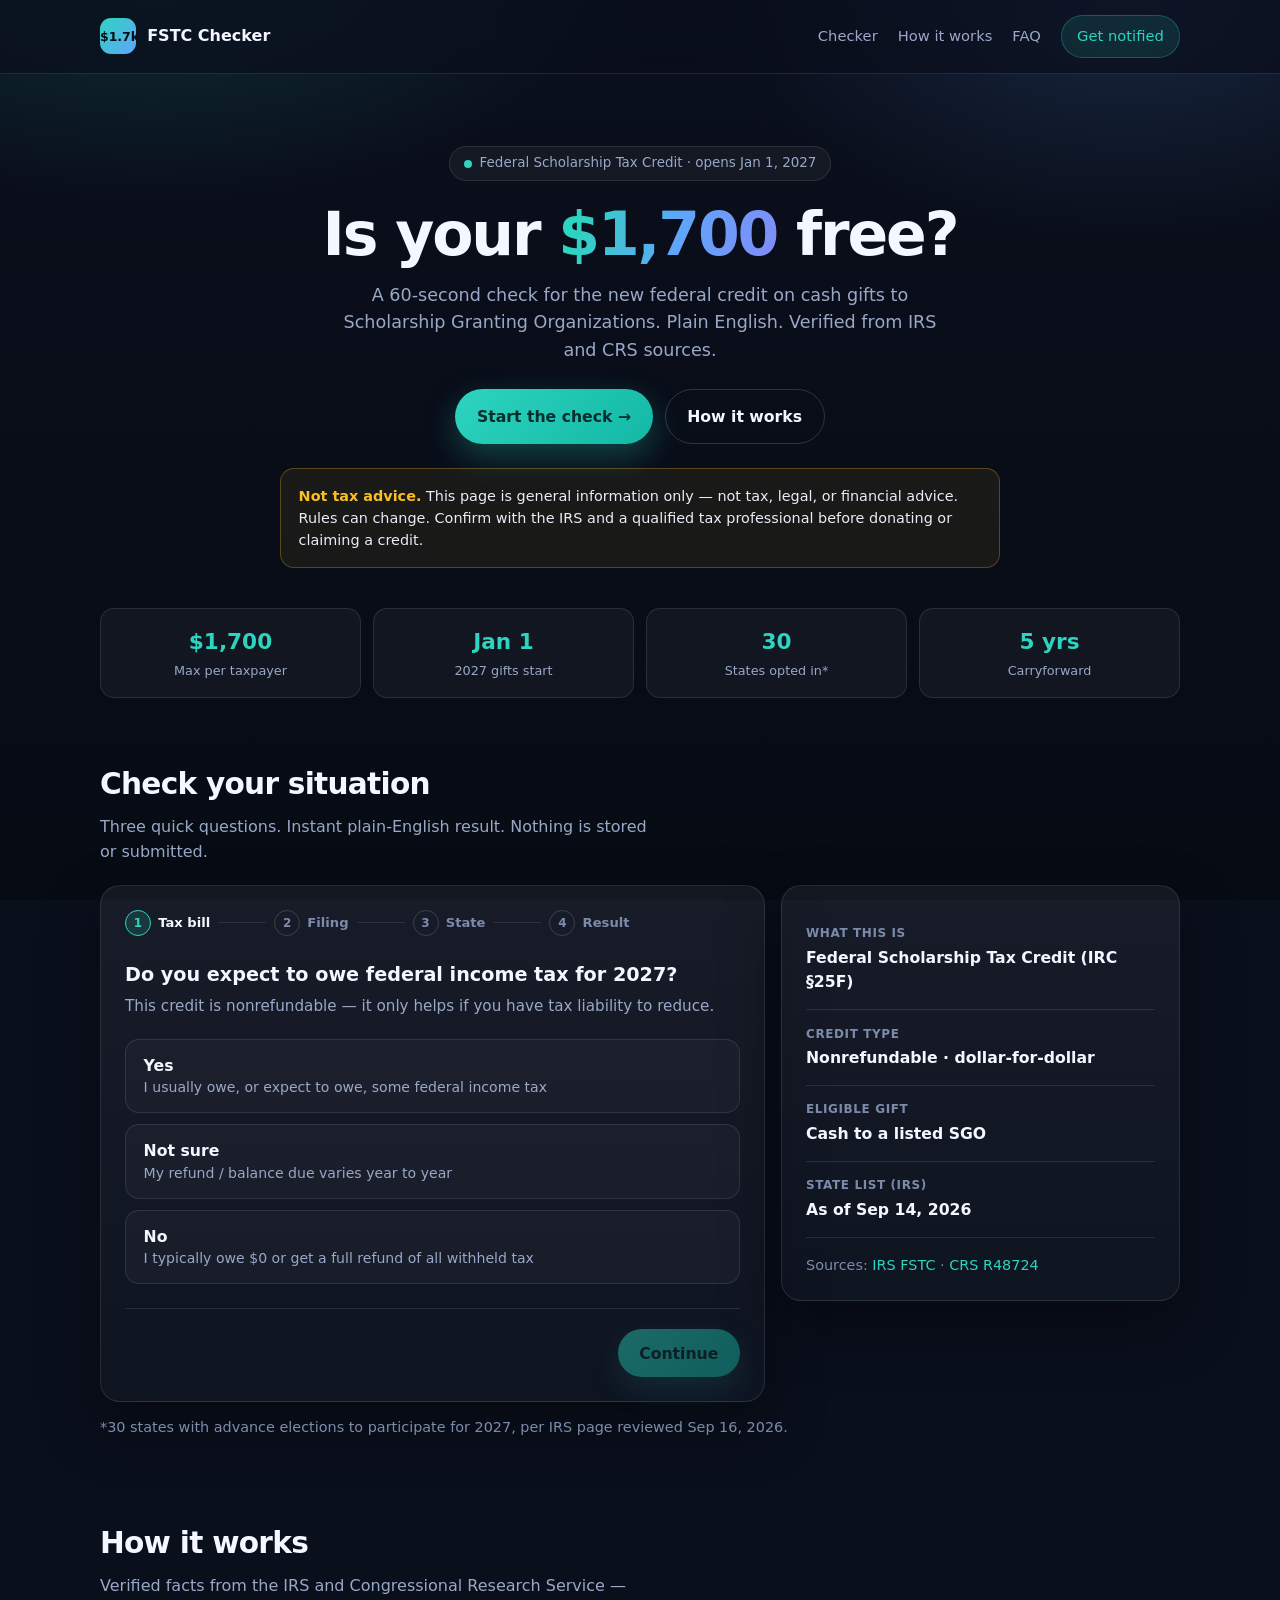
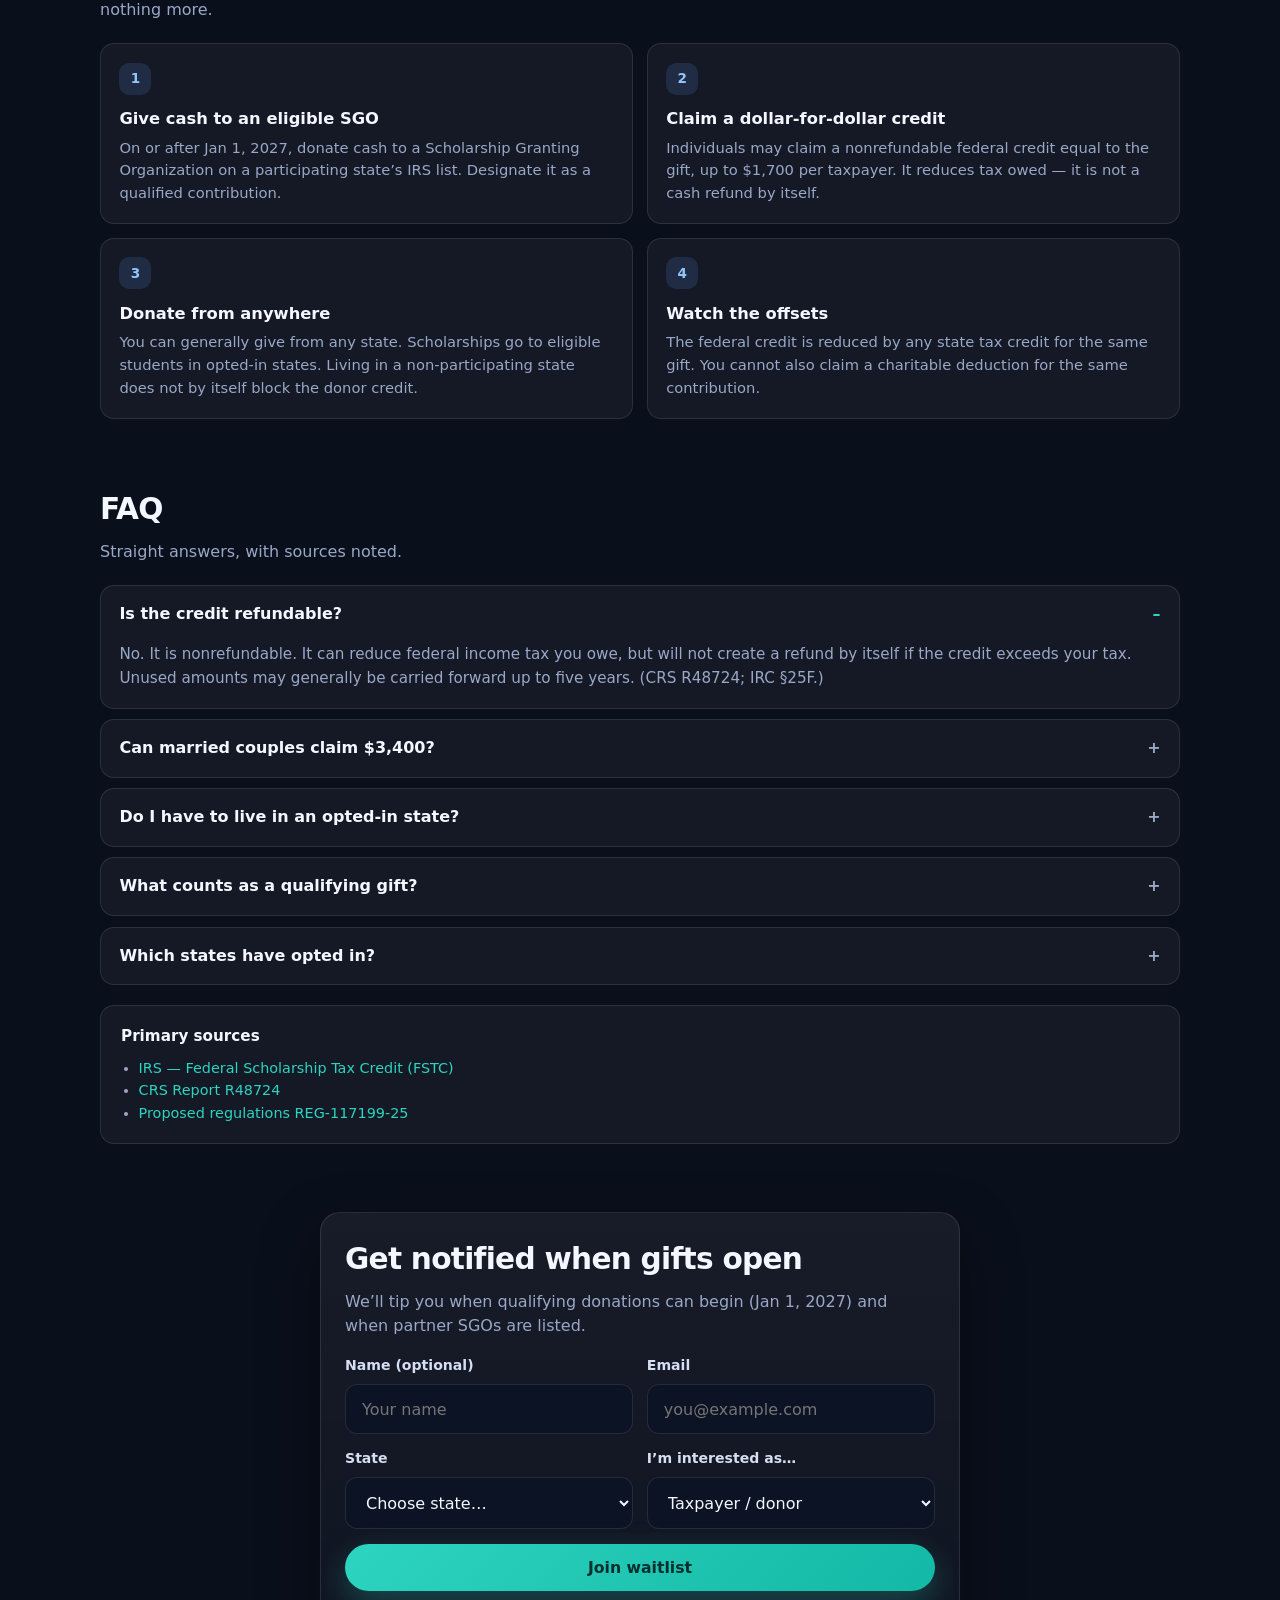
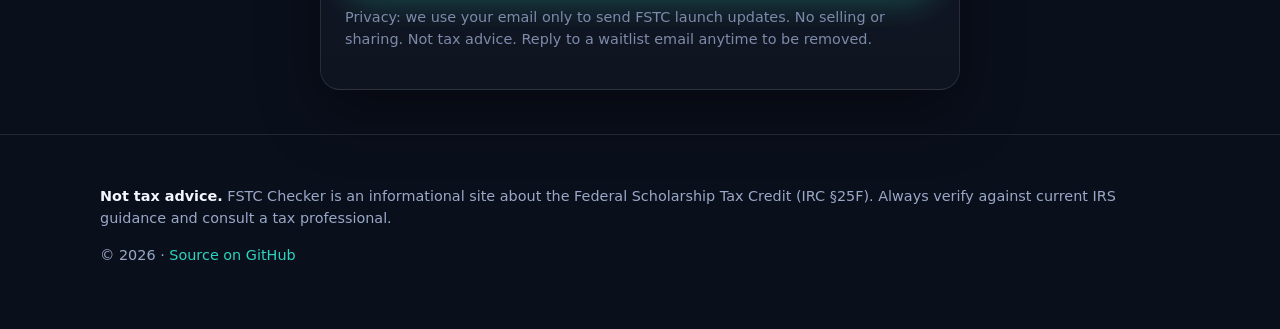
==== index.html @ 75fab14c "Deploy FSTC checker as user Pages site" ====
<!DOCTYPE html><html lang="en"><head><meta charset="UTF-8" /><meta name="viewport" content="width=device-width, initial-scale=1" /><title>Is your $1,700 free? | Federal Scholarship Tax Credit</title><meta name="description" content="Check whether the Federal Scholarship Tax Credit (IRC §25F) could apply to you. Starts Jan 1, 2027. Not tax advice." /><link rel="stylesheet" href="styles.css" /></head><body><header><div class="wrap nav"><div class="brand"><div class="logo">$1.7k</div> FSTC Checker</div><nav class="nav-links"><a class="hide-sm" href="#checker">Checker</a><a class="hide-sm" href="#how">How it works</a><a class="hide-sm" href="#faq">FAQ</a><a class="nav-cta" href="#notify">Get notified</a></nav></div></header><main><section class="hero"><div class="wrap"><div class="badge reveal"><span class="pulse"></span> Federal Scholarship Tax Credit · opens Jan 1, 2027</div><h1 class="reveal">Is your <span class="grad">$1,700</span> free?</h1><p class="lede reveal">A 60-second check for the new federal credit on cash gifts to Scholarship Granting Organizations. Plain English. Verified from IRS and CRS sources.</p><div class="cta-row reveal"><a class="btn btn-primary" href="#checker">Start the check →</a><a class="btn btn-ghost" href="#how">How it works</a></div><div class="disclaimer-banner reveal"><strong>Not tax advice.</strong> This page is general information only — not tax, legal, or financial advice. Rules can change. Confirm with the IRS and a qualified tax professional before donating or claiming a credit.</div></div></section><div class="wrap trust reveal"><div class="trust-item"><div class="n">$1,700</div><div class="l">Max per taxpayer</div></div><div class="trust-item"><div class="n">Jan 1</div><div class="l">2027 gifts start</div></div><div class="trust-item"><div class="n">30</div><div class="l">States opted in*</div></div><div class="trust-item"><div class="n">5 yrs</div><div class="l">Carryforward</div></div></div><section id="checker"><div class="wrap"><div class="section-head"><h2>Check your situation</h2><p class="section-sub">Three quick questions. Instant plain-English result. Nothing is stored or submitted.</p></div><div class="layout-checker"><div class="card checker-shell"><div class="progress" id="progress" aria-label="Progress"><div class="progress-step active" data-p="1"><span class="dot">1</span> Tax bill</div><div class="progress-line"></div><div class="progress-step" data-p="2"><span class="dot">2</span> Filing</div><div class="progress-line"></div><div class="progress-step" data-p="3"><span class="dot">3</span> State</div><div class="progress-line"></div><div class="progress-step" data-p="4"><span class="dot">4</span> Result</div></div><div class="step-panel active" data-step="1"><p class="step-title">Do you expect to owe federal income tax for 2027?</p><p class="step-help">This credit is nonrefundable — it only helps if you have tax liability to reduce.</p><div class="option-grid"><button type="button" class="option" data-key="tax" data-val="yes"><span class="opt-title">Yes</span><span class="opt-sub">I usually owe, or expect to owe, some federal income tax</span></button><button type="button" class="option" data-key="tax" data-val="maybe"><span class="opt-title">Not sure</span><span class="opt-sub">My refund / balance due varies year to year</span></button><button type="button" class="option" data-key="tax" data-val="no"><span class="opt-title">No</span><span class="opt-sub">I typically owe $0 or get a full refund of all withheld tax</span></button></div><div class="nav-btns"><span></span><button type="button" class="btn btn-primary" id="next1" disabled>Continue</button></div></div><div class="step-panel" data-step="2"><p class="step-title">How will you file?</p><p class="step-help">Filing status affects how the $1,700 cap may apply under proposed rules.</p><div class="option-grid"><button type="button" class="option" data-key="status" data-val="single"><span class="opt-title">Single / Head of household / Married filing separately</span><span class="opt-sub">Plan around the $1,700 per-taxpayer limit</span></button><button type="button" class="option" data-key="status" data-val="mfj"><span class="opt-title">Married filing jointly</span><span class="opt-sub">Proposed rules may allow up to $3,400 if each spouse gives</span></button></div><div class="nav-btns"><button type="button" class="btn btn-ghost" data-back="1">Back</button><button type="button" class="btn btn-primary" id="next2" disabled>Continue</button></div></div><div class="step-panel" data-step="3"><p class="step-title">Where do you live?</p><p class="step-help">Your state affects whether local students can receive scholarships — not whether you can donate.</p><label class="field-label" for="state">Select your state</label><select id="state"><option value="">Choose state…</option></select><div class="nav-btns"><button type="button" class="btn btn-ghost" data-back="2">Back</button><button type="button" class="btn btn-primary" id="next3" disabled>See my result</button></div></div><div class="step-panel" data-step="4"><div id="resultCard"></div><div class="nav-btns"><button type="button" class="btn btn-ghost" id="restart">Start over</button><a class="btn btn-primary" href="#notify">Get launch updates</a></div></div></div><aside class="card side-panel"><div class="mini-fact"><div class="k">What this is</div><div class="v">Federal Scholarship Tax Credit (IRC §25F)</div></div><div class="mini-fact"><div class="k">Credit type</div><div class="v">Nonrefundable · dollar-for-dollar</div></div><div class="mini-fact"><div class="k">Eligible gift</div><div class="v">Cash to a listed SGO</div></div><div class="mini-fact"><div class="k">State list (IRS)</div><div class="v">As of Sep 14, 2026</div></div><p class="muted-2" style="margin:1rem 0 0;">Sources: <a href="https://www.irs.gov/government-entities/federal-state-local-governments/federal-scholarship-tax-credit-fstc" target="_blank" rel="noopener">IRS FSTC</a> · <a href="https://www.congress.gov/crs-product/R48724" target="_blank" rel="noopener">CRS R48724</a></p></aside></div><p class="muted-2" style="margin-top:0.85rem;">*30 states with advance elections to participate for 2027, per IRS page reviewed Sep 16, 2026.</p></div></section><section id="how"><div class="wrap"><div class="section-head"><h2>How it works</h2><p class="section-sub">Verified facts from the IRS and Congressional Research Service — nothing more.</p></div><div class="steps-grid"><div class="step-card"><div class="step-num">1</div><h3>Give cash to an eligible SGO</h3><p>On or after Jan 1, 2027, donate cash to a Scholarship Granting Organization on a participating state’s IRS list. Designate it as a qualified contribution.</p></div><div class="step-card"><div class="step-num">2</div><h3>Claim a dollar-for-dollar credit</h3><p>Individuals may claim a nonrefundable federal credit equal to the gift, up to $1,700 per taxpayer. It reduces tax owed — it is not a cash refund by itself.</p></div><div class="step-card"><div class="step-num">3</div><h3>Donate from anywhere</h3><p>You can generally give from any state. Scholarships go to eligible students in opted-in states. Living in a non-participating state does not by itself block the donor credit.</p></div><div class="step-card"><div class="step-num">4</div><h3>Watch the offsets</h3><p>The federal credit is reduced by any state tax credit for the same gift. You cannot also claim a charitable deduction for the same contribution.</p></div></div></div></section><section id="faq"><div class="wrap"><div class="section-head"><h2>FAQ</h2><p class="section-sub">Straight answers, with sources noted.</p></div><div class="faq"><details open><summary>Is the credit refundable?</summary><p class="faq-body">No. It is nonrefundable. It can reduce federal income tax you owe, but will not create a refund by itself if the credit exceeds your tax. Unused amounts may generally be carried forward up to five years. (CRS R48724; IRC §25F.)</p></details><details><summary>Can married couples claim $3,400?</summary><p class="faq-body"><strong>Uncertain until final regs.</strong> The statute caps the credit at $1,700 per taxpayer. Proposed Treasury/IRS regulations (Oct 2, 2026, REG-117199-25) interpret each spouse on a joint return as having a separate $1,700 limit — up to $3,400 total — if each spouse makes up to $1,700 of qualifying contributions. Treat $3,400 as proposed, not final.</p></details><details><summary>Do I have to live in an opted-in state?</summary><p class="faq-body">No for donors. Residents of nonparticipating states may still get credits for gifts to SGOs in participating states. Families in nonparticipating states generally cannot receive these federally supported scholarships.</p></details><details><summary>What counts as a qualifying gift?</summary><p class="faq-body">Cash contributions only (not stock or other property under the enacted law). Must go to a qualifying SGO on a participating state’s list. Cannot be earmarked for a particular student.</p></details><details><summary>Which states have opted in?</summary><p class="faq-body">As of September 14, 2026, the IRS lists 30 states with advance elections for 2027: AL, AK, AR, CO, FL, GA, ID, IN, IA, KS, KY, LA, MS, MO, MT, NE, NV, NH, ND, NC, OH, OK, SC, SD, TN, TX, UT, VA, WV, WY.</p></details></div><div class="sources"><h3>Primary sources</h3><ul><li><a href="https://www.irs.gov/government-entities/federal-state-local-governments/federal-scholarship-tax-credit-fstc" target="_blank" rel="noopener">IRS — Federal Scholarship Tax Credit (FSTC)</a></li><li><a href="https://www.congress.gov/crs-product/R48724" target="_blank" rel="noopener">CRS Report R48724</a></li><li><a href="https://www.govinfo.gov/content/pkg/FR-2026-10-02/html/2026-20277.htm" target="_blank" rel="noopener">Proposed regulations REG-117199-25</a></li></ul></div></div></section><section id="notify"><div class="wrap"><div class="card" style="max-width:640px; margin:0 auto;"><h2>Get notified when gifts open</h2><p class="muted" style="margin-top:0.35rem;">We’ll tip you when qualifying donations can begin (Jan 1, 2027) and when partner SGOs are listed.</p><form id="notifyForm" action="https://formsubmit.co/ajax/mr.ace8019@gmail.com" method="POST" style="margin-top:1rem;"><input type="hidden" name="_subject" value="FSTC Waitlist signup" /><input type="hidden" name="_template" value="table" /><input type="hidden" name="_captcha" value="false" /><input type="hidden" name="source" value="is-your-1700-free" /><input type="text" name="_honey" style="display:none" tabindex="-1" autocomplete="off" /><div class="two-up"><div class="field"><label class="field-label" for="name">Name (optional)</label><input id="name" name="name" type="text" placeholder="Your name" autocomplete="name" /></div><div class="field"><label class="field-label" for="email">Email</label><input id="email" name="email" type="email" placeholder="you@example.com" autocomplete="email" required /></div></div><div class="two-up"><div class="field"><label class="field-label" for="stateWaitlist">State</label><select id="stateWaitlist" name="state" required><option value="">Choose state…</option></select></div><div class="field"><label class="field-label" for="interest">I’m interested as…</label><select id="interest" name="interest" required><option value="Taxpayer / donor">Taxpayer / donor</option><option value="Parent / family">Parent / family</option><option value="School or church campaign lead">School or church campaign lead</option><option value="Just curious">Just curious</option></select></div></div><button class="btn btn-primary" id="notifyBtn" type="submit" style="width:100%;">Join waitlist</button><p id="notifyMsg" class="muted" style="margin-top:0.75rem; display:none;"></p><p class="muted-2" style="margin-top:0.9rem;">Privacy: we use your email only to send FSTC launch updates. No selling or sharing. Not tax advice. Reply to a waitlist email anytime to be removed.</p></form></div></div></section></main><footer><div class="wrap"><p><strong style="color:var(--text);">Not tax advice.</strong> FSTC Checker is an informational site about the Federal Scholarship Tax Credit (IRC §25F). Always verify against current IRS guidance and consult a tax professional.</p><p style="margin-top:0.55rem;">© 2026 · <a href="https://github.com/KOBE813/is-your-1700-free">Source on GitHub</a></p></div></footer><script src="app.js"></script></body></html>
---- styles.css ----
:root{--ink:#0a0f1c;--panel:rgba(255,255,255,0.045);--line:rgba(255,255,255,0.10);--line-strong:rgba(255,255,255,0.16);--text:#f4f7ff;--muted:#9aa8c7;--muted-2:#7d8bab;--teal:#2dd4bf;--teal-2:#14b8a6;--blue:#60a5fa;--violet:#818cf8;--good:#34d399;--warn:#fbbf24;--bad:#fb7185;--shadow:0 24px 60px rgba(0,0,0,0.40);--radius:20px;--radius-sm:14px;--max:1080px;--font:Inter,ui-sans-serif,system-ui,-apple-system,BlinkMacSystemFont,"Segoe UI",Roboto,"Helvetica Neue",Arial,sans-serif;--ease:cubic-bezier(0.22,1,0.36,1);} *{box-sizing:border-box;} html{scroll-behavior:smooth;} body{margin:0;font-family:var(--font);color:var(--text);background:var(--ink);line-height:1.55;-webkit-font-smoothing:antialiased;overflow-x:hidden;} body::before{content:"";position:fixed;inset:0;pointer-events:none;z-index:-2;background:radial-gradient(900px 500px at 12% -8%,rgba(45,212,191,0.18),transparent 55%),radial-gradient(800px 480px at 88% 0%,rgba(96,165,250,0.16),transparent 50%),linear-gradient(180deg,#0a0f1c,#070b14);} a{color:var(--teal);text-decoration:none;} a:hover{color:#5eead4;} .wrap{width:min(var(--max),calc(100% - 2rem));margin:0 auto;} header{position:sticky;top:0;z-index:50;backdrop-filter:blur(16px);background:rgba(10,15,28,0.72);border-bottom:1px solid var(--line);} .nav{display:flex;align-items:center;justify-content:space-between;padding:0.95rem 0;gap:1rem;} .brand{display:flex;align-items:center;gap:0.7rem;font-weight:700;} .logo{width:36px;height:36px;border-radius:11px;background:linear-gradient(135deg,var(--teal),var(--blue));display:grid;place-items:center;color:#041018;font-weight:800;font-size:0.78rem;} .nav-links{display:flex;gap:1.25rem;align-items:center;} .nav-links a{color:var(--muted);font-size:0.92rem;font-weight:500;} .nav-cta{padding:0.55rem 0.95rem !important;border-radius:999px;background:rgba(45,212,191,0.12);border:1px solid rgba(45,212,191,0.28);color:var(--teal) !important;} .hero{padding:4.5rem 0 2.5rem;text-align:center;} .badge{display:inline-flex;align-items:center;gap:0.5rem;padding:0.4rem 0.85rem;border-radius:999px;border:1px solid var(--line);background:var(--panel);color:var(--muted);font-size:0.84rem;font-weight:500;margin-bottom:1.35rem;} .pulse{width:8px;height:8px;border-radius:50%;background:var(--teal);box-shadow:0 0 0 0 rgba(45,212,191,0.6);animation:pulse 2s infinite;} @keyframes pulse{0%{box-shadow:0 0 0 0 rgba(45,212,191,0.55);} 70%{box-shadow:0 0 0 10px rgba(45,212,191,0);} 100%{box-shadow:0 0 0 0 rgba(45,212,191,0);}} h1{font-size:clamp(2.35rem,5.5vw,3.75rem);line-height:1.05;letter-spacing:-0.035em;margin:0 0 1rem;font-weight:800;} h1 .grad{background:linear-gradient(105deg,var(--teal) 10%,var(--blue) 55%,var(--violet));-webkit-background-clip:text;background-clip:text;color:transparent;} .lede{max-width:620px;margin:0 auto 1.6rem;color:var(--muted);font-size:1.1rem;} .cta-row{display:flex;justify-content:center;gap:0.75rem;flex-wrap:wrap;margin-bottom:1.5rem;} .btn{appearance:none;border:0;cursor:pointer;border-radius:999px;padding:0.9rem 1.35rem;font-weight:700;font-size:0.98rem;display:inline-flex;align-items:center;justify-content:center;gap:0.45rem;transition:transform .2s var(--ease),box-shadow .2s var(--ease);text-decoration:none;font-family:inherit;} .btn:hover{transform:translateY(-2px);text-decoration:none;} .btn-primary{background:linear-gradient(135deg,var(--teal),var(--teal-2));color:#042f2e;box-shadow:0 12px 32px rgba(45,212,191,0.28);} .btn-primary:hover{color:#042f2e;} .btn-ghost{background:transparent;color:var(--text);border:1px solid var(--line-strong);} .btn:disabled{opacity:0.45;cursor:not-allowed;transform:none !important;} .disclaimer-banner{max-width:720px;margin:0 auto;text-align:left;font-size:0.9rem;color:#e8edf8;background:rgba(251,191,36,0.07);border:1px solid rgba(251,191,36,0.28);border-radius:var(--radius-sm);padding:0.95rem 1.1rem;} .disclaimer-banner strong{color:var(--warn);} .trust{display:grid;grid-template-columns:repeat(4,1fr);gap:0.75rem;padding:0 0 2.5rem;} .trust-item{text-align:center;padding:1rem 0.75rem;border:1px solid var(--line);border-radius:var(--radius-sm);background:var(--panel);} .trust-item .n{font-size:1.35rem;font-weight:800;color:var(--teal);} .trust-item .l{font-size:0.8rem;color:var(--muted);margin-top:0.2rem;} section{padding:1.5rem 0 2.75rem;} .section-head{margin-bottom:1.25rem;} h2{margin:0 0 0.45rem;font-size:clamp(1.45rem,3vw,1.85rem);letter-spacing:-0.025em;font-weight:800;} .section-sub{margin:0;color:var(--muted);max-width:560px;} .card{background:linear-gradient(180deg,rgba(255,255,255,0.055),rgba(255,255,255,0.025));border:1px solid var(--line);border-radius:var(--radius);box-shadow:var(--shadow);padding:1.5rem;} .muted{color:var(--muted);} .muted-2{color:var(--muted-2);font-size:0.9rem;} .progress{display:flex;align-items:center;gap:0.5rem;margin-bottom:1.5rem;flex-wrap:wrap;} .progress-step{display:flex;align-items:center;gap:0.45rem;font-size:0.82rem;font-weight:600;color:var(--muted-2);} .progress-step .dot{width:26px;height:26px;border-radius:50%;border:1.5px solid var(--line-strong);display:grid;place-items:center;font-size:0.75rem;} .progress-step.active{color:var(--text);} .progress-step.active .dot{background:rgba(45,212,191,0.15);border-color:var(--teal);color:var(--teal);} .progress-step.done{color:var(--good);} .progress-step.done .dot{background:rgba(52,211,153,0.15);border-color:var(--good);color:var(--good);} .progress-line{flex:1;min-width:20px;height:1px;background:var(--line);max-width:48px;} .step-panel{display:none;opacity:1;} .step-panel.active{display:block;opacity:1;} .reveal{opacity:1;transform:none;} @keyframes riseIn{from{transform:translateY(10px);} to{transform:translateY(0);}} @media (prefers-reduced-motion:no-preference){html.motion-ready .reveal.is-visible{animation:riseIn 0.5s var(--ease) both;}} .step-title{font-size:1.2rem;font-weight:700;margin:0 0 0.35rem;} .step-help{margin:0 0 1.25rem;color:var(--muted);font-size:0.95rem;} .option-grid{display:grid;gap:0.7rem;} .option{appearance:none;width:100%;text-align:left;background:rgba(255,255,255,0.03);border:1.5px solid var(--line);border-radius:var(--radius-sm);padding:1rem 1.1rem;color:var(--text);cursor:pointer;font-family:inherit;font-size:0.98rem;} .option:hover{border-color:rgba(45,212,191,0.35);background:rgba(45,212,191,0.05);} .option.selected{border-color:var(--teal);background:rgba(45,212,191,0.10);box-shadow:0 0 0 3px rgba(45,212,191,0.12);} .option .opt-title{font-weight:700;display:block;margin-bottom:0.15rem;} .option .opt-sub{color:var(--muted);font-size:0.88rem;} label.field-label{display:block;font-size:0.88rem;font-weight:600;color:#d5def2;margin-bottom:0.45rem;} select,input[type="email"],input[type="text"]{width:100%;border-radius:12px;border:1.5px solid var(--line);background:#0c1324;color:var(--text);padding:0.9rem 1rem;font-size:1rem;outline:none;font-family:inherit;} select:focus,input:focus{border-color:rgba(45,212,191,0.55);box-shadow:0 0 0 3px rgba(45,212,191,0.14);} .nav-btns{display:flex;justify-content:space-between;gap:0.75rem;margin-top:1.5rem;padding-top:1.25rem;border-top:1px solid var(--line);} .result-card{border-radius:18px;padding:1.35rem 1.4rem;border:1px solid var(--line);margin-top:0.25rem;opacity:1 !important;color:var(--text);} .result-card.good{background:linear-gradient(160deg,rgba(52,211,153,0.12),rgba(52,211,153,0.04));border-color:rgba(52,211,153,0.35);} .result-card.warn{background:linear-gradient(160deg,rgba(251,191,36,0.12),rgba(251,191,36,0.04));border-color:rgba(251,191,36,0.35);} .result-card.bad{background:linear-gradient(160deg,rgba(251,113,133,0.12),rgba(251,113,133,0.04));border-color:rgba(251,113,133,0.35);} .result-kicker{font-size:0.78rem;font-weight:700;letter-spacing:0.06em;text-transform:uppercase;margin-bottom:0.4rem;opacity:1;} .result-card.good .result-kicker{color:var(--good);} .result-card.warn .result-kicker{color:var(--warn);} .result-card.bad .result-kicker{color:var(--bad);} .result-title{font-size:1.35rem;font-weight:800;margin:0 0 0.65rem;opacity:1 !important;color:#fff;} .result-body{color:#f8fafc;font-size:0.98rem;opacity:1 !important;} .result-body p{opacity:1 !important;color:#f1f5f9;margin:0 0 0.7rem;} .result-body strong{color:#fff;} .result-chips{display:flex;flex-wrap:wrap;gap:0.45rem;margin:0.9rem 0 0.4rem;} .chip{font-size:0.78rem;font-weight:600;padding:0.35rem 0.65rem;border-radius:999px;background:rgba(255,255,255,0.06);border:1px solid var(--line);color:var(--muted);} .chip.on{color:var(--teal);border-color:rgba(45,212,191,0.3);background:rgba(45,212,191,0.1);} .chip.off{color:var(--muted-2);} .steps-grid{display:grid;grid-template-columns:repeat(2,1fr);gap:0.85rem;margin-top:1rem;} .step-card{padding:1.15rem;border-radius:var(--radius-sm);border:1px solid var(--line);background:var(--panel);} .step-num{width:32px;height:32px;border-radius:10px;background:rgba(96,165,250,0.14);color:#93c5fd;display:grid;place-items:center;font-weight:800;font-size:0.85rem;margin-bottom:0.7rem;} .step-card h3{margin:0 0 0.35rem;font-size:1.02rem;} .step-card p{margin:0;color:var(--muted);font-size:0.92rem;} .faq details{border:1px solid var(--line);border-radius:var(--radius-sm);background:var(--panel);margin-bottom:0.65rem;overflow:hidden;} .faq summary{cursor:pointer;font-weight:700;list-style:none;padding:1rem 1.15rem;display:flex;justify-content:space-between;gap:1rem;} .faq summary::-webkit-details-marker{display:none;} .faq summary::after{content:"+";color:var(--muted);} .faq details[open] summary::after{content:"–";color:var(--teal);} .faq .faq-body{padding:0 1.15rem 1.1rem;color:var(--muted);margin:0;font-size:0.95rem;} .sources{margin-top:1.25rem;padding:1.15rem 1.25rem;border-radius:var(--radius-sm);border:1px solid var(--line);background:var(--panel);font-size:0.9rem;color:var(--muted);} .sources h3{margin:0 0 0.55rem;font-size:0.95rem;color:var(--text);} .sources ul{margin:0;padding-left:1.1rem;} .field{margin-bottom:0.9rem;} .two-up{display:grid;grid-template-columns:1fr 1fr;gap:0.85rem;} footer{border-top:1px solid var(--line);padding:2.25rem 0 3rem;color:var(--muted);font-size:0.9rem;} .layout-checker{display:grid;grid-template-columns:1.25fr 0.75fr;gap:1rem;align-items:start;} .side-panel{position:sticky;top:5.5rem;} .side-panel .mini-fact{padding:0.9rem 0;border-bottom:1px solid var(--line);} .side-panel .mini-fact:last-child{border-bottom:0;padding-bottom:0;} .side-panel .mini-fact .k{font-size:0.75rem;text-transform:uppercase;letter-spacing:0.05em;color:var(--muted-2);font-weight:600;} .side-panel .mini-fact .v{font-weight:700;margin-top:0.2rem;font-size:0.98rem;} @media (max-width:860px){.layout-checker{grid-template-columns:1fr;} .side-panel{position:static;} .trust{grid-template-columns:repeat(2,1fr);} .steps-grid{grid-template-columns:1fr;} .nav-links .hide-sm{display:none;} .two-up{grid-template-columns:1fr;} .hero{padding-top:3.25rem;}} @media (prefers-reduced-motion:reduce){*,*::before,*::after{animation:none !important;transition:none !important;} .reveal,.result-card,.step-panel{opacity:1 !important;transform:none !important;} .pulse{animation:none !important;}}
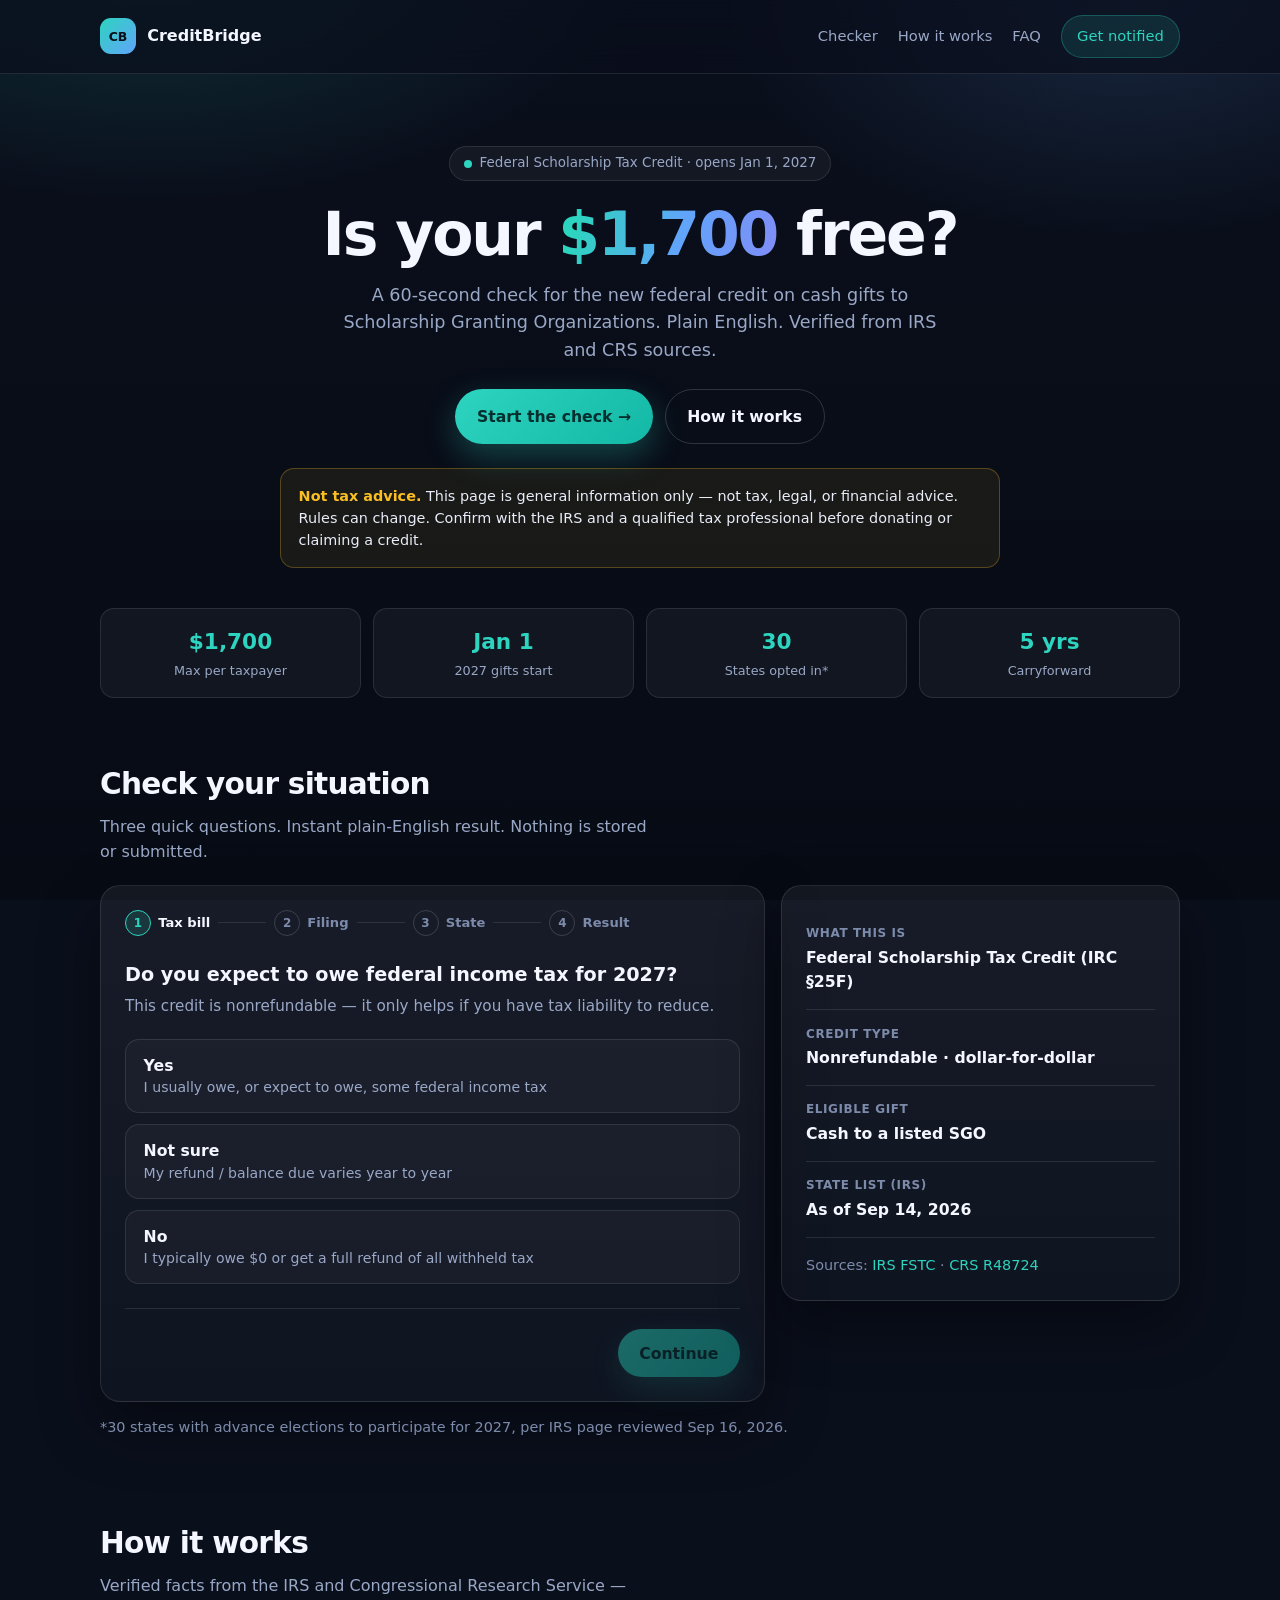
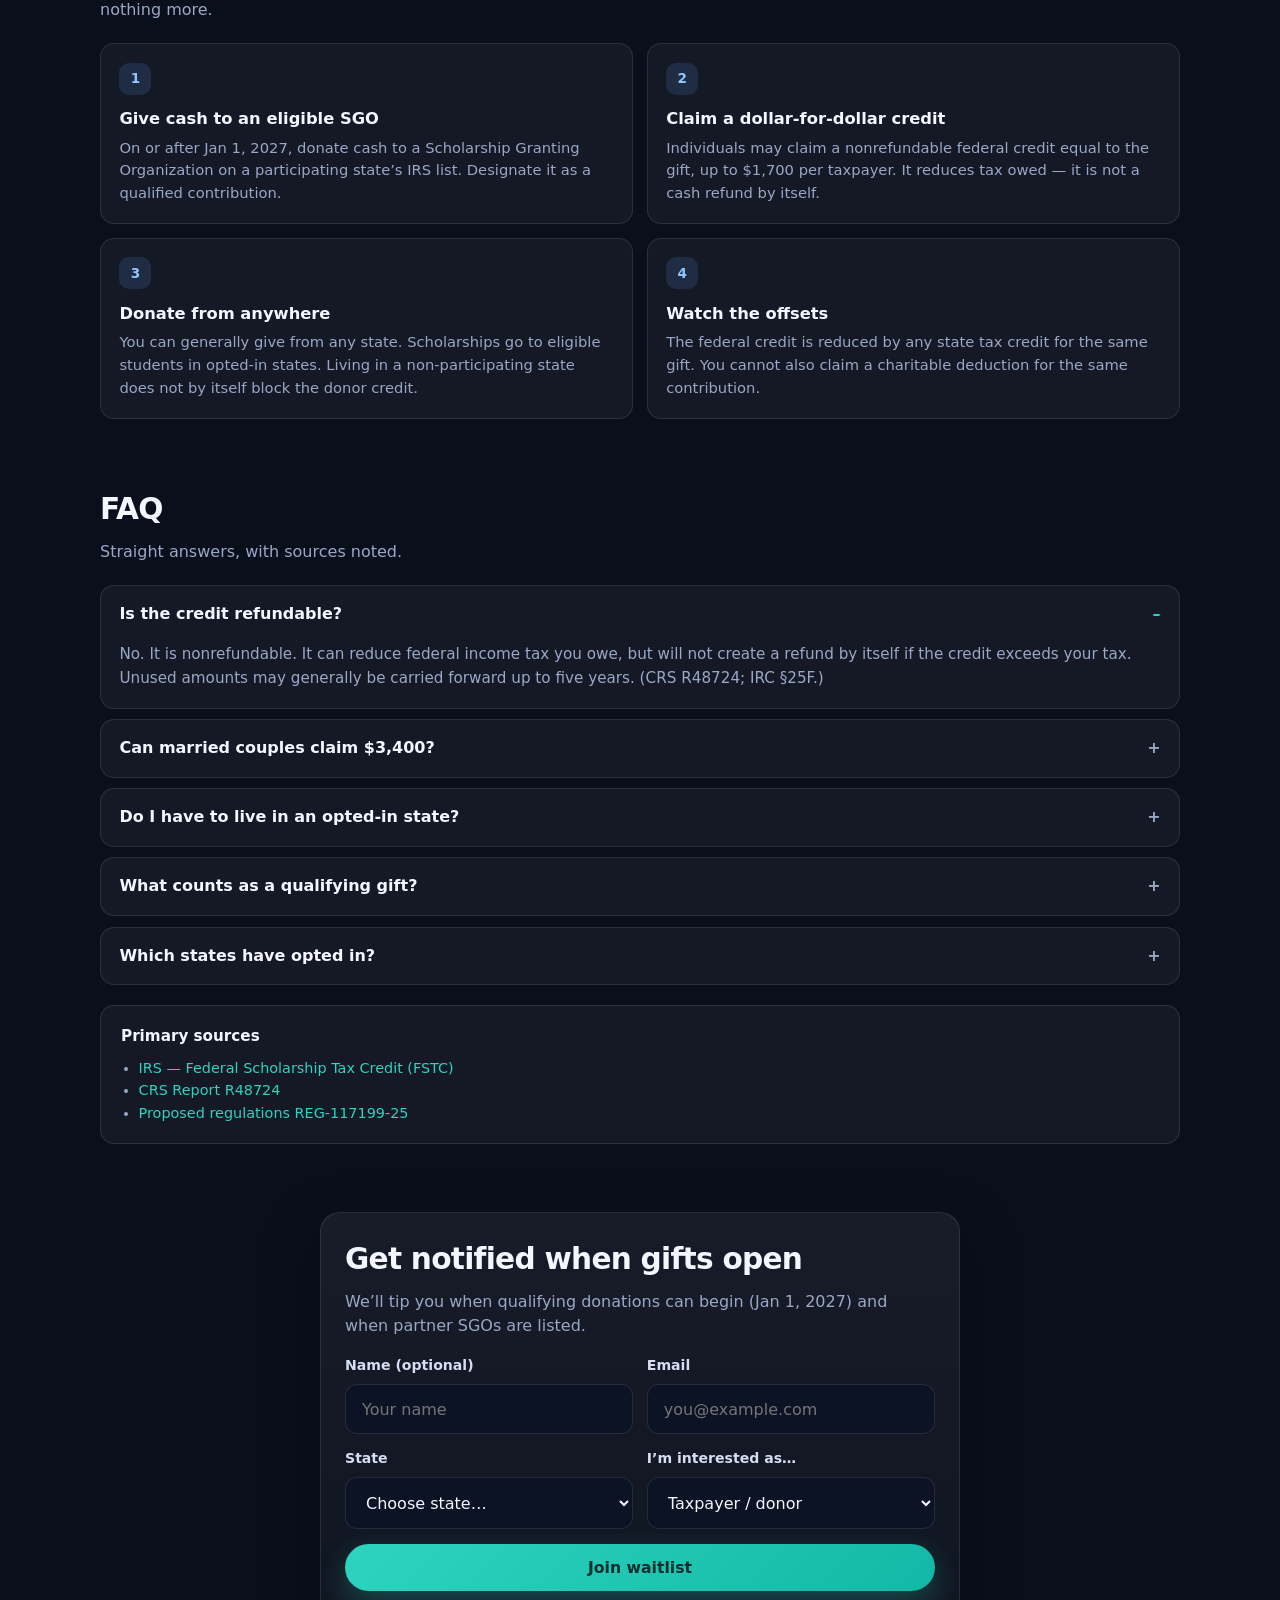
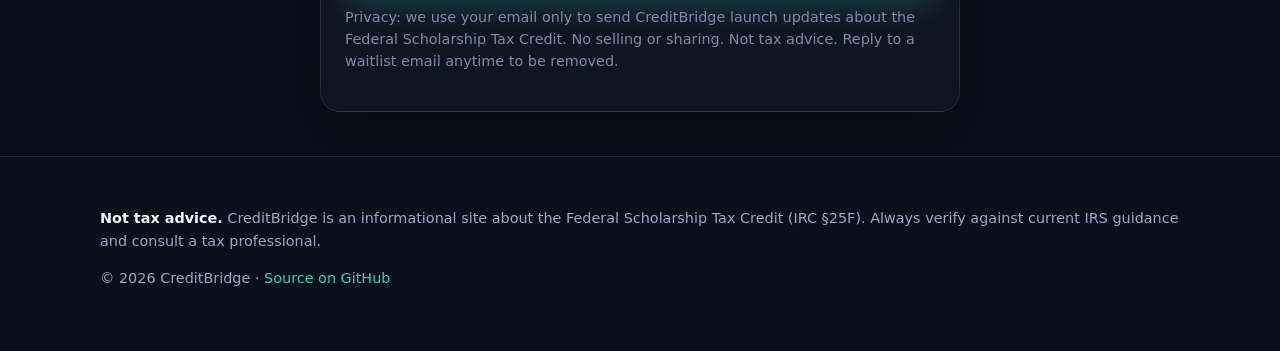
==== commit 33ca6403: "Rebrand site to CreditBridge" ====
--- a/index.html
+++ b/index.html
@@ -1 +1 @@
-<!DOCTYPE html><html lang="en"><head><meta charset="UTF-8" /><meta name="viewport" content="width=device-width, initial-scale=1" /><title>Is your $1,700 free? | Federal Scholarship Tax Credit</title><meta name="description" content="Check whether the Federal Scholarship Tax Credit (IRC §25F) could apply to you. Starts Jan 1, 2027. Not tax advice." /><link rel="stylesheet" href="styles.css" /></head><body><header><div class="wrap nav"><div class="brand"><div class="logo">$1.7k</div> FSTC Checker</div><nav class="nav-links"><a class="hide-sm" href="#checker">Checker</a><a class="hide-sm" href="#how">How it works</a><a class="hide-sm" href="#faq">FAQ</a><a class="nav-cta" href="#notify">Get notified</a></nav></div></header><main><section class="hero"><div class="wrap"><div class="badge reveal"><span class="pulse"></span> Federal Scholarship Tax Credit · opens Jan 1, 2027</div><h1 class="reveal">Is your <span class="grad">$1,700</span> free?</h1><p class="lede reveal">A 60-second check for the new federal credit on cash gifts to Scholarship Granting Organizations. Plain English. Verified from IRS and CRS sources.</p><div class="cta-row reveal"><a class="btn btn-primary" href="#checker">Start the check →</a><a class="btn btn-ghost" href="#how">How it works</a></div><div class="disclaimer-banner reveal"><strong>Not tax advice.</strong> This page is general information only — not tax, legal, or financial advice. Rules can change. Confirm with the IRS and a qualified tax professional before donating or claiming a credit.</div></div></section><div class="wrap trust reveal"><div class="trust-item"><div class="n">$1,700</div><div class="l">Max per taxpayer</div></div><div class="trust-item"><div class="n">Jan 1</div><div class="l">2027 gifts start</div></div><div class="trust-item"><div class="n">30</div><div class="l">States opted in*</div></div><div class="trust-item"><div class="n">5 yrs</div><div class="l">Carryforward</div></div></div><section id="checker"><div class="wrap"><div class="section-head"><h2>Check your situation</h2><p class="section-sub">Three quick questions. Instant plain-English result. Nothing is stored or submitted.</p></div><div class="layout-checker"><div class="card checker-shell"><div class="progress" id="progress" aria-label="Progress"><div class="progress-step active" data-p="1"><span class="dot">1</span> Tax bill</div><div class="progress-line"></div><div class="progress-step" data-p="2"><span class="dot">2</span> Filing</div><div class="progress-line"></div><div class="progress-step" data-p="3"><span class="dot">3</span> State</div><div class="progress-line"></div><div class="progress-step" data-p="4"><span class="dot">4</span> Result</div></div><div class="step-panel active" data-step="1"><p class="step-title">Do you expect to owe federal income tax for 2027?</p><p class="step-help">This credit is nonrefundable — it only helps if you have tax liability to reduce.</p><div class="option-grid"><button type="button" class="option" data-key="tax" data-val="yes"><span class="opt-title">Yes</span><span class="opt-sub">I usually owe, or expect to owe, some federal income tax</span></button><button type="button" class="option" data-key="tax" data-val="maybe"><span class="opt-title">Not sure</span><span class="opt-sub">My refund / balance due varies year to year</span></button><button type="button" class="option" data-key="tax" data-val="no"><span class="opt-title">No</span><span class="opt-sub">I typically owe $0 or get a full refund of all withheld tax</span></button></div><div class="nav-btns"><span></span><button type="button" class="btn btn-primary" id="next1" disabled>Continue</button></div></div><div class="step-panel" data-step="2"><p class="step-title">How will you file?</p><p class="step-help">Filing status affects how the $1,700 cap may apply under proposed rules.</p><div class="option-grid"><button type="button" class="option" data-key="status" data-val="single"><span class="opt-title">Single / Head of household / Married filing separately</span><span class="opt-sub">Plan around the $1,700 per-taxpayer limit</span></button><button type="button" class="option" data-key="status" data-val="mfj"><span class="opt-title">Married filing jointly</span><span class="opt-sub">Proposed rules may allow up to $3,400 if each spouse gives</span></button></div><div class="nav-btns"><button type="button" class="btn btn-ghost" data-back="1">Back</button><button type="button" class="btn btn-primary" id="next2" disabled>Continue</button></div></div><div class="step-panel" data-step="3"><p class="step-title">Where do you live?</p><p class="step-help">Your state affects whether local students can receive scholarships — not whether you can donate.</p><label class="field-label" for="state">Select your state</label><select id="state"><option value="">Choose state…</option></select><div class="nav-btns"><button type="button" class="btn btn-ghost" data-back="2">Back</button><button type="button" class="btn btn-primary" id="next3" disabled>See my result</button></div></div><div class="step-panel" data-step="4"><div id="resultCard"></div><div class="nav-btns"><button type="button" class="btn btn-ghost" id="restart">Start over</button><a class="btn btn-primary" href="#notify">Get launch updates</a></div></div></div><aside class="card side-panel"><div class="mini-fact"><div class="k">What this is</div><div class="v">Federal Scholarship Tax Credit (IRC §25F)</div></div><div class="mini-fact"><div class="k">Credit type</div><div class="v">Nonrefundable · dollar-for-dollar</div></div><div class="mini-fact"><div class="k">Eligible gift</div><div class="v">Cash to a listed SGO</div></div><div class="mini-fact"><div class="k">State list (IRS)</div><div class="v">As of Sep 14, 2026</div></div><p class="muted-2" style="margin:1rem 0 0;">Sources: <a href="https://www.irs.gov/government-entities/federal-state-local-governments/federal-scholarship-tax-credit-fstc" target="_blank" rel="noopener">IRS FSTC</a> · <a href="https://www.congress.gov/crs-product/R48724" target="_blank" rel="noopener">CRS R48724</a></p></aside></div><p class="muted-2" style="margin-top:0.85rem;">*30 states with advance elections to participate for 2027, per IRS page reviewed Sep 16, 2026.</p></div></section><section id="how"><div class="wrap"><div class="section-head"><h2>How it works</h2><p class="section-sub">Verified facts from the IRS and Congressional Research Service — nothing more.</p></div><div class="steps-grid"><div class="step-card"><div class="step-num">1</div><h3>Give cash to an eligible SGO</h3><p>On or after Jan 1, 2027, donate cash to a Scholarship Granting Organization on a participating state’s IRS list. Designate it as a qualified contribution.</p></div><div class="step-card"><div class="step-num">2</div><h3>Claim a dollar-for-dollar credit</h3><p>Individuals may claim a nonrefundable federal credit equal to the gift, up to $1,700 per taxpayer. It reduces tax owed — it is not a cash refund by itself.</p></div><div class="step-card"><div class="step-num">3</div><h3>Donate from anywhere</h3><p>You can generally give from any state. Scholarships go to eligible students in opted-in states. Living in a non-participating state does not by itself block the donor credit.</p></div><div class="step-card"><div class="step-num">4</div><h3>Watch the offsets</h3><p>The federal credit is reduced by any state tax credit for the same gift. You cannot also claim a charitable deduction for the same contribution.</p></div></div></div></section><section id="faq"><div class="wrap"><div class="section-head"><h2>FAQ</h2><p class="section-sub">Straight answers, with sources noted.</p></div><div class="faq"><details open><summary>Is the credit refundable?</summary><p class="faq-body">No. It is nonrefundable. It can reduce federal income tax you owe, but will not create a refund by itself if the credit exceeds your tax. Unused amounts may generally be carried forward up to five years. (CRS R48724; IRC §25F.)</p></details><details><summary>Can married couples claim $3,400?</summary><p class="faq-body"><strong>Uncertain until final regs.</strong> The statute caps the credit at $1,700 per taxpayer. Proposed Treasury/IRS regulations (Oct 2, 2026, REG-117199-25) interpret each spouse on a joint return as having a separate $1,700 limit — up to $3,400 total — if each spouse makes up to $1,700 of qualifying contributions. Treat $3,400 as proposed, not final.</p></details><details><summary>Do I have to live in an opted-in state?</summary><p class="faq-body">No for donors. Residents of nonparticipating states may still get credits for gifts to SGOs in participating states. Families in nonparticipating states generally cannot receive these federally supported scholarships.</p></details><details><summary>What counts as a qualifying gift?</summary><p class="faq-body">Cash contributions only (not stock or other property under the enacted law). Must go to a qualifying SGO on a participating state’s list. Cannot be earmarked for a particular student.</p></details><details><summary>Which states have opted in?</summary><p class="faq-body">As of September 14, 2026, the IRS lists 30 states with advance elections for 2027: AL, AK, AR, CO, FL, GA, ID, IN, IA, KS, KY, LA, MS, MO, MT, NE, NV, NH, ND, NC, OH, OK, SC, SD, TN, TX, UT, VA, WV, WY.</p></details></div><div class="sources"><h3>Primary sources</h3><ul><li><a href="https://www.irs.gov/government-entities/federal-state-local-governments/federal-scholarship-tax-credit-fstc" target="_blank" rel="noopener">IRS — Federal Scholarship Tax Credit (FSTC)</a></li><li><a href="https://www.congress.gov/crs-product/R48724" target="_blank" rel="noopener">CRS Report R48724</a></li><li><a href="https://www.govinfo.gov/content/pkg/FR-2026-10-02/html/2026-20277.htm" target="_blank" rel="noopener">Proposed regulations REG-117199-25</a></li></ul></div></div></section><section id="notify"><div class="wrap"><div class="card" style="max-width:640px; margin:0 auto;"><h2>Get notified when gifts open</h2><p class="muted" style="margin-top:0.35rem;">We’ll tip you when qualifying donations can begin (Jan 1, 2027) and when partner SGOs are listed.</p><form id="notifyForm" action="https://formsubmit.co/ajax/mr.ace8019@gmail.com" method="POST" style="margin-top:1rem;"><input type="hidden" name="_subject" value="FSTC Waitlist signup" /><input type="hidden" name="_template" value="table" /><input type="hidden" name="_captcha" value="false" /><input type="hidden" name="source" value="is-your-1700-free" /><input type="text" name="_honey" style="display:none" tabindex="-1" autocomplete="off" /><div class="two-up"><div class="field"><label class="field-label" for="name">Name (optional)</label><input id="name" name="name" type="text" placeholder="Your name" autocomplete="name" /></div><div class="field"><label class="field-label" for="email">Email</label><input id="email" name="email" type="email" placeholder="you@example.com" autocomplete="email" required /></div></div><div class="two-up"><div class="field"><label class="field-label" for="stateWaitlist">State</label><select id="stateWaitlist" name="state" required><option value="">Choose state…</option></select></div><div class="field"><label class="field-label" for="interest">I’m interested as…</label><select id="interest" name="interest" required><option value="Taxpayer / donor">Taxpayer / donor</option><option value="Parent / family">Parent / family</option><option value="School or church campaign lead">School or church campaign lead</option><option value="Just curious">Just curious</option></select></div></div><button class="btn btn-primary" id="notifyBtn" type="submit" style="width:100%;">Join waitlist</button><p id="notifyMsg" class="muted" style="margin-top:0.75rem; display:none;"></p><p class="muted-2" style="margin-top:0.9rem;">Privacy: we use your email only to send FSTC launch updates. No selling or sharing. Not tax advice. Reply to a waitlist email anytime to be removed.</p></form></div></div></section></main><footer><div class="wrap"><p><strong style="color:var(--text);">Not tax advice.</strong> FSTC Checker is an informational site about the Federal Scholarship Tax Credit (IRC §25F). Always verify against current IRS guidance and consult a tax professional.</p><p style="margin-top:0.55rem;">© 2026 · <a href="https://github.com/KOBE813/is-your-1700-free">Source on GitHub</a></p></div></footer><script src="app.js"></script></body></html>
+<!DOCTYPE html><html lang="en"><head><meta charset="UTF-8" /><meta name="viewport" content="width=device-width, initial-scale=1" /><title>CreditBridge — Is your $1,700 free? | Federal Scholarship Tax Credit checker</title><meta name="description" content="CreditBridge: check whether the Federal Scholarship Tax Credit (IRC §25F) could apply to you. Starts Jan 1, 2027. Not tax advice." /><meta name="application-name" content="CreditBridge" /><meta property="og:site_name" content="CreditBridge" /><meta property="og:type" content="website" /><meta property="og:url" content="https://kobe813.github.io/" /><meta property="og:title" content="CreditBridge — Is your $1,700 free?" /><meta property="og:description" content="A 60-second check for the Federal Scholarship Tax Credit (IRC §25F). Starts Jan 1, 2027. Not tax advice." /><meta name="twitter:card" content="summary" /><meta name="twitter:title" content="CreditBridge — Is your $1,700 free?" /><meta name="twitter:description" content="A 60-second check for the Federal Scholarship Tax Credit (IRC §25F). Not tax advice." /><link rel="stylesheet" href="styles.css" /></head><body><header><div class="wrap nav"><a class="brand" href="#" aria-label="CreditBridge home" style="color:inherit;"><div class="logo">CB</div> CreditBridge</a><nav class="nav-links"><a class="hide-sm" href="#checker">Checker</a><a class="hide-sm" href="#how">How it works</a><a class="hide-sm" href="#faq">FAQ</a><a class="nav-cta" href="#notify">Get notified</a></nav></div></header><main><section class="hero"><div class="wrap"><div class="badge reveal"><span class="pulse"></span> Federal Scholarship Tax Credit · opens Jan 1, 2027</div><h1 class="reveal">Is your <span class="grad">$1,700</span> free?</h1><p class="lede reveal">A 60-second check for the new federal credit on cash gifts to Scholarship Granting Organizations. Plain English. Verified from IRS and CRS sources.</p><div class="cta-row reveal"><a class="btn btn-primary" href="#checker">Start the check →</a><a class="btn btn-ghost" href="#how">How it works</a></div><div class="disclaimer-banner reveal"><strong>Not tax advice.</strong> This page is general information only — not tax, legal, or financial advice. Rules can change. Confirm with the IRS and a qualified tax professional before donating or claiming a credit.</div></div></section><div class="wrap trust reveal"><div class="trust-item"><div class="n">$1,700</div><div class="l">Max per taxpayer</div></div><div class="trust-item"><div class="n">Jan 1</div><div class="l">2027 gifts start</div></div><div class="trust-item"><div class="n">30</div><div class="l">States opted in*</div></div><div class="trust-item"><div class="n">5 yrs</div><div class="l">Carryforward</div></div></div><section id="checker"><div class="wrap"><div class="section-head"><h2>Check your situation</h2><p class="section-sub">Three quick questions. Instant plain-English result. Nothing is stored or submitted.</p></div><div class="layout-checker"><div class="card checker-shell"><div class="progress" id="progress" aria-label="Progress"><div class="progress-step active" data-p="1"><span class="dot">1</span> Tax bill</div><div class="progress-line"></div><div class="progress-step" data-p="2"><span class="dot">2</span> Filing</div><div class="progress-line"></div><div class="progress-step" data-p="3"><span class="dot">3</span> State</div><div class="progress-line"></div><div class="progress-step" data-p="4"><span class="dot">4</span> Result</div></div><div class="step-panel active" data-step="1"><p class="step-title">Do you expect to owe federal income tax for 2027?</p><p class="step-help">This credit is nonrefundable — it only helps if you have tax liability to reduce.</p><div class="option-grid"><button type="button" class="option" data-key="tax" data-val="yes"><span class="opt-title">Yes</span><span class="opt-sub">I usually owe, or expect to owe, some federal income tax</span></button><button type="button" class="option" data-key="tax" data-val="maybe"><span class="opt-title">Not sure</span><span class="opt-sub">My refund / balance due varies year to year</span></button><button type="button" class="option" data-key="tax" data-val="no"><span class="opt-title">No</span><span class="opt-sub">I typically owe $0 or get a full refund of all withheld tax</span></button></div><div class="nav-btns"><span></span><button type="button" class="btn btn-primary" id="next1" disabled>Continue</button></div></div><div class="step-panel" data-step="2"><p class="step-title">How will you file?</p><p class="step-help">Filing status affects how the $1,700 cap may apply under proposed rules.</p><div class="option-grid"><button type="button" class="option" data-key="status" data-val="single"><span class="opt-title">Single / Head of household / Married filing separately</span><span class="opt-sub">Plan around the $1,700 per-taxpayer limit</span></button><button type="button" class="option" data-key="status" data-val="mfj"><span class="opt-title">Married filing jointly</span><span class="opt-sub">Proposed rules may allow up to $3,400 if each spouse gives</span></button></div><div class="nav-btns"><button type="button" class="btn btn-ghost" data-back="1">Back</button><button type="button" class="btn btn-primary" id="next2" disabled>Continue</button></div></div><div class="step-panel" data-step="3"><p class="step-title">Where do you live?</p><p class="step-help">Your state affects whether local students can receive scholarships — not whether you can donate.</p><label class="field-label" for="state">Select your state</label><select id="state"><option value="">Choose state…</option></select><div class="nav-btns"><button type="button" class="btn btn-ghost" data-back="2">Back</button><button type="button" class="btn btn-primary" id="next3" disabled>See my result</button></div></div><div class="step-panel" data-step="4"><div id="resultCard"></div><div class="nav-btns"><button type="button" class="btn btn-ghost" id="restart">Start over</button><a class="btn btn-primary" href="#notify">Get launch updates</a></div></div></div><aside class="card side-panel"><div class="mini-fact"><div class="k">What this is</div><div class="v">Federal Scholarship Tax Credit (IRC §25F)</div></div><div class="mini-fact"><div class="k">Credit type</div><div class="v">Nonrefundable · dollar-for-dollar</div></div><div class="mini-fact"><div class="k">Eligible gift</div><div class="v">Cash to a listed SGO</div></div><div class="mini-fact"><div class="k">State list (IRS)</div><div class="v">As of Sep 14, 2026</div></div><p class="muted-2" style="margin:1rem 0 0;">Sources: <a href="https://www.irs.gov/government-entities/federal-state-local-governments/federal-scholarship-tax-credit-fstc" target="_blank" rel="noopener">IRS FSTC</a> · <a href="https://www.congress.gov/crs-product/R48724" target="_blank" rel="noopener">CRS R48724</a></p></aside></div><p class="muted-2" style="margin-top:0.85rem;">*30 states with advance elections to participate for 2027, per IRS page reviewed Sep 16, 2026.</p></div></section><section id="how"><div class="wrap"><div class="section-head"><h2>How it works</h2><p class="section-sub">Verified facts from the IRS and Congressional Research Service — nothing more.</p></div><div class="steps-grid"><div class="step-card"><div class="step-num">1</div><h3>Give cash to an eligible SGO</h3><p>On or after Jan 1, 2027, donate cash to a Scholarship Granting Organization on a participating state’s IRS list. Designate it as a qualified contribution.</p></div><div class="step-card"><div class="step-num">2</div><h3>Claim a dollar-for-dollar credit</h3><p>Individuals may claim a nonrefundable federal credit equal to the gift, up to $1,700 per taxpayer. It reduces tax owed — it is not a cash refund by itself.</p></div><div class="step-card"><div class="step-num">3</div><h3>Donate from anywhere</h3><p>You can generally give from any state. Scholarships go to eligible students in opted-in states. Living in a non-participating state does not by itself block the donor credit.</p></div><div class="step-card"><div class="step-num">4</div><h3>Watch the offsets</h3><p>The federal credit is reduced by any state tax credit for the same gift. You cannot also claim a charitable deduction for the same contribution.</p></div></div></div></section><section id="faq"><div class="wrap"><div class="section-head"><h2>FAQ</h2><p class="section-sub">Straight answers, with sources noted.</p></div><div class="faq"><details open><summary>Is the credit refundable?</summary><p class="faq-body">No. It is nonrefundable. It can reduce federal income tax you owe, but will not create a refund by itself if the credit exceeds your tax. Unused amounts may generally be carried forward up to five years. (CRS R48724; IRC §25F.)</p></details><details><summary>Can married couples claim $3,400?</summary><p class="faq-body"><strong>Uncertain until final regs.</strong> The statute caps the credit at $1,700 per taxpayer. Proposed Treasury/IRS regulations (Oct 2, 2026, REG-117199-25) interpret each spouse on a joint return as having a separate $1,700 limit — up to $3,400 total — if each spouse makes up to $1,700 of qualifying contributions. Treat $3,400 as proposed, not final.</p></details><details><summary>Do I have to live in an opted-in state?</summary><p class="faq-body">No for donors. Residents of nonparticipating states may still get credits for gifts to SGOs in participating states. Families in nonparticipating states generally cannot receive these federally supported scholarships.</p></details><details><summary>What counts as a qualifying gift?</summary><p class="faq-body">Cash contributions only (not stock or other property under the enacted law). Must go to a qualifying SGO on a participating state’s list. Cannot be earmarked for a particular student.</p></details><details><summary>Which states have opted in?</summary><p class="faq-body">As of September 14, 2026, the IRS lists 30 states with advance elections for 2027: AL, AK, AR, CO, FL, GA, ID, IN, IA, KS, KY, LA, MS, MO, MT, NE, NV, NH, ND, NC, OH, OK, SC, SD, TN, TX, UT, VA, WV, WY.</p></details></div><div class="sources"><h3>Primary sources</h3><ul><li><a href="https://www.irs.gov/government-entities/federal-state-local-governments/federal-scholarship-tax-credit-fstc" target="_blank" rel="noopener">IRS — Federal Scholarship Tax Credit (FSTC)</a></li><li><a href="https://www.congress.gov/crs-product/R48724" target="_blank" rel="noopener">CRS Report R48724</a></li><li><a href="https://www.govinfo.gov/content/pkg/FR-2026-10-02/html/2026-20277.htm" target="_blank" rel="noopener">Proposed regulations REG-117199-25</a></li></ul></div></div></section><section id="notify"><div class="wrap"><div class="card" style="max-width:640px; margin:0 auto;"><h2>Get notified when gifts open</h2><p class="muted" style="margin-top:0.35rem;">We’ll tip you when qualifying donations can begin (Jan 1, 2027) and when partner SGOs are listed.</p><form id="notifyForm" action="https://formsubmit.co/ajax/mr.ace8019@gmail.com" method="POST" style="margin-top:1rem;"><input type="hidden" name="_subject" value="CreditBridge waitlist signup" /><input type="hidden" name="_template" value="table" /><input type="hidden" name="_captcha" value="false" /><input type="hidden" name="source" value="creditbridge" /><input type="text" name="_honey" style="display:none" tabindex="-1" autocomplete="off" /><div class="two-up"><div class="field"><label class="field-label" for="name">Name (optional)</label><input id="name" name="name" type="text" placeholder="Your name" autocomplete="name" /></div><div class="field"><label class="field-label" for="email">Email</label><input id="email" name="email" type="email" placeholder="you@example.com" autocomplete="email" required /></div></div><div class="two-up"><div class="field"><label class="field-label" for="stateWaitlist">State</label><select id="stateWaitlist" name="state" required><option value="">Choose state…</option></select></div><div class="field"><label class="field-label" for="interest">I’m interested as…</label><select id="interest" name="interest" required><option value="Taxpayer / donor">Taxpayer / donor</option><option value="Parent / family">Parent / family</option><option value="School or church campaign lead">School or church campaign lead</option><option value="Just curious">Just curious</option></select></div></div><button class="btn btn-primary" id="notifyBtn" type="submit" style="width:100%;">Join waitlist</button><p id="notifyMsg" class="muted" style="margin-top:0.75rem; display:none;"></p><p class="muted-2" style="margin-top:0.9rem;">Privacy: we use your email only to send CreditBridge launch updates about the Federal Scholarship Tax Credit. No selling or sharing. Not tax advice. Reply to a waitlist email anytime to be removed.</p></form></div></div></section></main><footer><div class="wrap"><p><strong style="color:var(--text);">Not tax advice.</strong> CreditBridge is an informational site about the Federal Scholarship Tax Credit (IRC §25F). Always verify against current IRS guidance and consult a tax professional.</p><p style="margin-top:0.55rem;">© 2026 CreditBridge · <a href="https://github.com/KOBE813/is-your-1700-free">Source on GitHub</a></p></div></footer><script src="app.js"></script></body></html>
